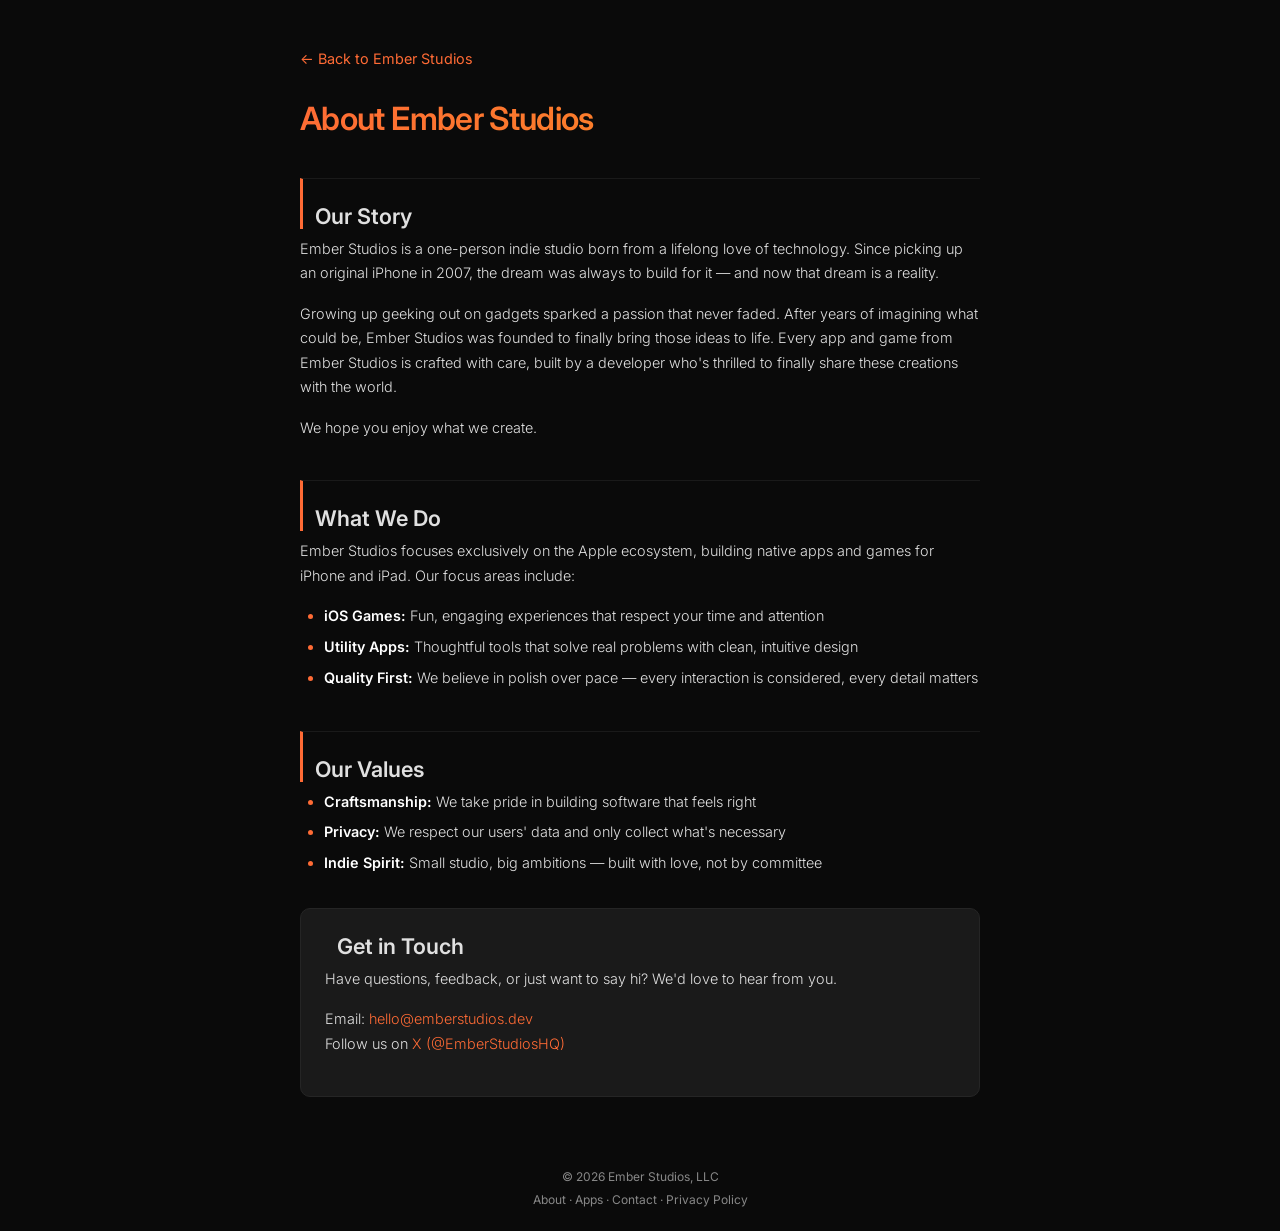
==== about.html @ b1b34778 "Expand site with About, Apps, and Contact pages Add substantive content across multiple pages to est" ====
<!DOCTYPE html>
<html lang="en">
<head>
  <meta charset="UTF-8">
  <meta name="viewport" content="width=device-width, initial-scale=1.0">
  <title>About — Ember Studios</title>
  <meta name="description" content="Learn about Ember Studios, an indie studio building iOS games and apps.">
  <link rel="preconnect" href="https://fonts.googleapis.com">
  <link rel="preconnect" href="https://fonts.gstatic.com" crossorigin>
  <link href="https://fonts.googleapis.com/css2?family=Inter:wght@300;400;600&display=swap" rel="stylesheet">
  <link rel="apple-touch-icon" sizes="180x180" href="apple-touch-icon.png">
  <link rel="icon" type="image/png" sizes="32x32" href="favicon-32x32.png">
  <link rel="icon" type="image/png" sizes="16x16" href="favicon-16x16.png">
  <link rel="icon" href="favicon.ico">
  <link rel="stylesheet" href="style.css">
</head>
<body>
  <main>
    <div class="page">
      <a href="/" class="back-link">&larr; Back to Ember Studios</a>

      <h1>About Ember Studios</h1>

      <h2>Our Story</h2>
      <p>Ember Studios is a one-person indie studio born from a lifelong love of technology. Since picking up an original iPhone in 2007, the dream was always to build for it — and now that dream is a reality.</p>
      <p>Growing up geeking out on gadgets sparked a passion that never faded. After years of imagining what could be, Ember Studios was founded to finally bring those ideas to life. Every app and game from Ember Studios is crafted with care, built by a developer who's thrilled to finally share these creations with the world.</p>
      <p>We hope you enjoy what we create.</p>

      <h2>What We Do</h2>
      <p>Ember Studios focuses exclusively on the Apple ecosystem, building native apps and games for iPhone and iPad. Our focus areas include:</p>
      <ul>
        <li><strong>iOS Games:</strong> Fun, engaging experiences that respect your time and attention</li>
        <li><strong>Utility Apps:</strong> Thoughtful tools that solve real problems with clean, intuitive design</li>
        <li><strong>Quality First:</strong> We believe in polish over pace — every interaction is considered, every detail matters</li>
      </ul>

      <h2>Our Values</h2>
      <ul>
        <li><strong>Craftsmanship:</strong> We take pride in building software that feels right</li>
        <li><strong>Privacy:</strong> We respect our users' data and only collect what's necessary</li>
        <li><strong>Indie Spirit:</strong> Small studio, big ambitions — built with love, not by committee</li>
      </ul>

      <div class="contact">
        <h2>Get in Touch</h2>
        <p>Have questions, feedback, or just want to say hi? We'd love to hear from you.</p>
        <p>
          Email: <a href="mailto:hello@emberstudios.dev">hello@emberstudios.dev</a><br>
          Follow us on <a href="https://x.com/EmberStudiosHQ" target="_blank" rel="noopener noreferrer">X (@EmberStudiosHQ)</a>
        </p>
      </div>
    </div>
  </main>
  <footer>
    <p>&copy; 2026 Ember Studios, LLC</p>
    <p class="footer-nav">
      <a href="about.html">About</a> &middot;
      <a href="apps.html">Apps</a> &middot;
      <a href="contact.html">Contact</a> &middot;
      <a href="privacy.html">Privacy Policy</a>
    </p>
  </footer>
</body>
</html>
---- style.css ----
*,
*::before,
*::after {
  margin: 0;
  padding: 0;
  box-sizing: border-box;
}

:root {
  --bg: #0a0a0a;
  --text: #e0e0e0;
  --text-muted: #888;
  --ember-1: #ff6b35;
  --ember-2: #f7931e;
}

html {
  font-family: 'Inter', system-ui, -apple-system, sans-serif;
  color: var(--text);
  background: var(--bg);
  -webkit-font-smoothing: antialiased;
}

body {
  min-height: 100dvh;
  display: flex;
  flex-direction: column;
  align-items: center;
  justify-content: center;
}

main {
  flex: 1;
  display: flex;
  align-items: center;
  justify-content: center;
  width: 100%;
  padding: 2rem 1.5rem;
}

main:has(.page) {
  align-items: flex-start;
  padding: 3rem 1.5rem;
}

/* ember glow behind content */
.container {
  text-align: center;
  max-width: 520px;
  position: relative;
  animation: fadeIn 0.8s ease-out;
}

.container::before {
  content: '';
  position: absolute;
  top: -60px;
  left: 50%;
  transform: translateX(-50%);
  width: 360px;
  height: 360px;
  background: radial-gradient(circle, rgba(255, 107, 53, 0.12) 0%, rgba(247, 147, 30, 0.04) 40%, transparent 70%);
  pointer-events: none;
  z-index: -1;
}

/* logo */
.logo-wrap {
  margin-bottom: 1.5rem;
}

.logo {
  width: 96px;
  height: 96px;
  object-fit: contain;
  border-radius: 20px;
}

/* typography */
h1 {
  font-size: 1.75rem;
  font-weight: 600;
  letter-spacing: -0.02em;
  margin-bottom: 0.4rem;
  background: linear-gradient(135deg, var(--ember-1), var(--ember-2));
  -webkit-background-clip: text;
  background-clip: text;
  -webkit-text-fill-color: transparent;
}

.tagline {
  font-size: 1rem;
  font-weight: 300;
  color: var(--text-muted);
  margin-bottom: 1.75rem;
}

.about {
  font-size: 0.95rem;
  font-weight: 300;
  line-height: 1.7;
  color: var(--text);
  margin-bottom: 2rem;
}

/* social links */
.links {
  display: flex;
  gap: 1.25rem;
  justify-content: center;
  margin-bottom: 2.5rem;
}

.links a {
  color: var(--text-muted);
  text-decoration: none;
  padding: 0.5rem;
  border-radius: 8px;
  transition: color 0.25s, box-shadow 0.25s;
}

.links a:hover {
  color: var(--ember-1);
  box-shadow: 0 0 16px rgba(255, 107, 53, 0.25);
}

/* feature cards */
.cards {
  display: grid;
  grid-template-columns: repeat(3, 1fr);
  gap: 1rem;
  margin-bottom: 2.5rem;
  text-align: left;
}

.card {
  background: #1a1a1a;
  border: 1px solid #252525;
  border-radius: 10px;
  padding: 1.25rem;
}

.card h3 {
  font-size: 0.9rem;
  font-weight: 600;
  color: var(--ember-1);
  margin-bottom: 0.5rem;
}

.card p {
  font-size: 0.8rem;
  font-weight: 300;
  line-height: 1.6;
  color: var(--text-muted);
}

@media (max-width: 600px) {
  .cards {
    grid-template-columns: 1fr;
  }
}

/* site nav */
.site-nav {
  display: flex;
  gap: 1.5rem;
  justify-content: center;
  margin-bottom: 1rem;
}

.site-nav a,
.site-nav a:visited {
  color: var(--text-muted);
  text-decoration: none;
  font-size: 0.85rem;
  font-weight: 400;
  transition: color 0.2s;
}

.site-nav a:hover {
  color: var(--ember-1);
}

/* footer */
footer {
  padding: 1.5rem;
  text-align: center;
  font-size: 0.75rem;
  color: var(--text-muted);
}

footer a,
footer a:visited {
  color: var(--text-muted);
  text-decoration: none;
  transition: color 0.2s;
}

footer a:hover {
  color: var(--ember-1);
}

.footer-nav {
  margin-top: 0.5rem;
}

/* ---- page layout (privacy, etc.) ---- */
.page {
  max-width: 680px;
  width: 100%;
  text-align: left;
  animation: fadeIn 0.8s ease-out;
}

.page h1 {
  font-size: 2rem;
  font-weight: 600;
  margin-bottom: 0.5rem;
  background: linear-gradient(135deg, var(--ember-1), var(--ember-2));
  -webkit-background-clip: text;
  background-clip: text;
  -webkit-text-fill-color: transparent;
}

.page h2 {
  font-size: 1.35rem;
  font-weight: 600;
  color: var(--text);
  margin-top: 2.5rem;
  margin-bottom: 0.5rem;
  padding-top: 1.5rem;
  border-top: 1px solid #1a1a1a;
  border-left: 3px solid var(--ember-1);
  padding-left: 0.75rem;
}

.page h3 {
  font-size: 1.05rem;
  font-weight: 600;
  color: var(--text);
  margin-top: 1.25rem;
  margin-bottom: 0.5rem;
}

.page p {
  font-size: 0.9rem;
  font-weight: 300;
  line-height: 1.7;
  color: var(--text);
  margin-bottom: 1rem;
}

.page ul {
  margin-bottom: 1rem;
  padding-left: 1.5rem;
}

.page li {
  font-size: 0.9rem;
  font-weight: 300;
  line-height: 1.7;
  color: var(--text);
  margin-bottom: 0.4rem;
}

.page a,
.page a:visited {
  color: var(--ember-1);
  text-decoration: none;
  transition: color 0.2s;
}

.page a:hover {
  color: var(--ember-2);
  text-decoration: underline;
}

.page strong {
  color: #fff;
  font-weight: 600;
}

.page li::marker {
  color: var(--ember-1);
}

.back-link {
  display: inline-block;
  margin-bottom: 2rem;
  font-size: 0.9rem;
}

.last-updated {
  color: var(--text-muted);
  font-size: 0.85rem;
  margin-bottom: 2rem;
}

.coming-soon {
  background: #1a1a1a;
  border: 1px solid #252525;
  border-radius: 10px;
  padding: 2rem;
  text-align: center;
  margin-top: 1rem;
  margin-bottom: 1rem;
}

.coming-soon h2 {
  border: none;
  padding-top: 0;
  margin-top: 0;
  color: var(--ember-1);
  font-size: 1.5rem;
}

.contact {
  background: #1a1a1a;
  border: 1px solid #252525;
  padding: 1.5rem;
  border-radius: 10px;
  margin-top: 2rem;
}

.contact h2 {
  border: none;
  padding-top: 0;
  margin-top: 0;
}

.page-footer {
  text-align: center;
  margin-top: 3rem;
  color: var(--text-muted);
  font-size: 0.75rem;
}

/* fade in */
@keyframes fadeIn {
  from {
    opacity: 0;
    transform: translateY(12px);
  }
  to {
    opacity: 1;
    transform: translateY(0);
  }
}
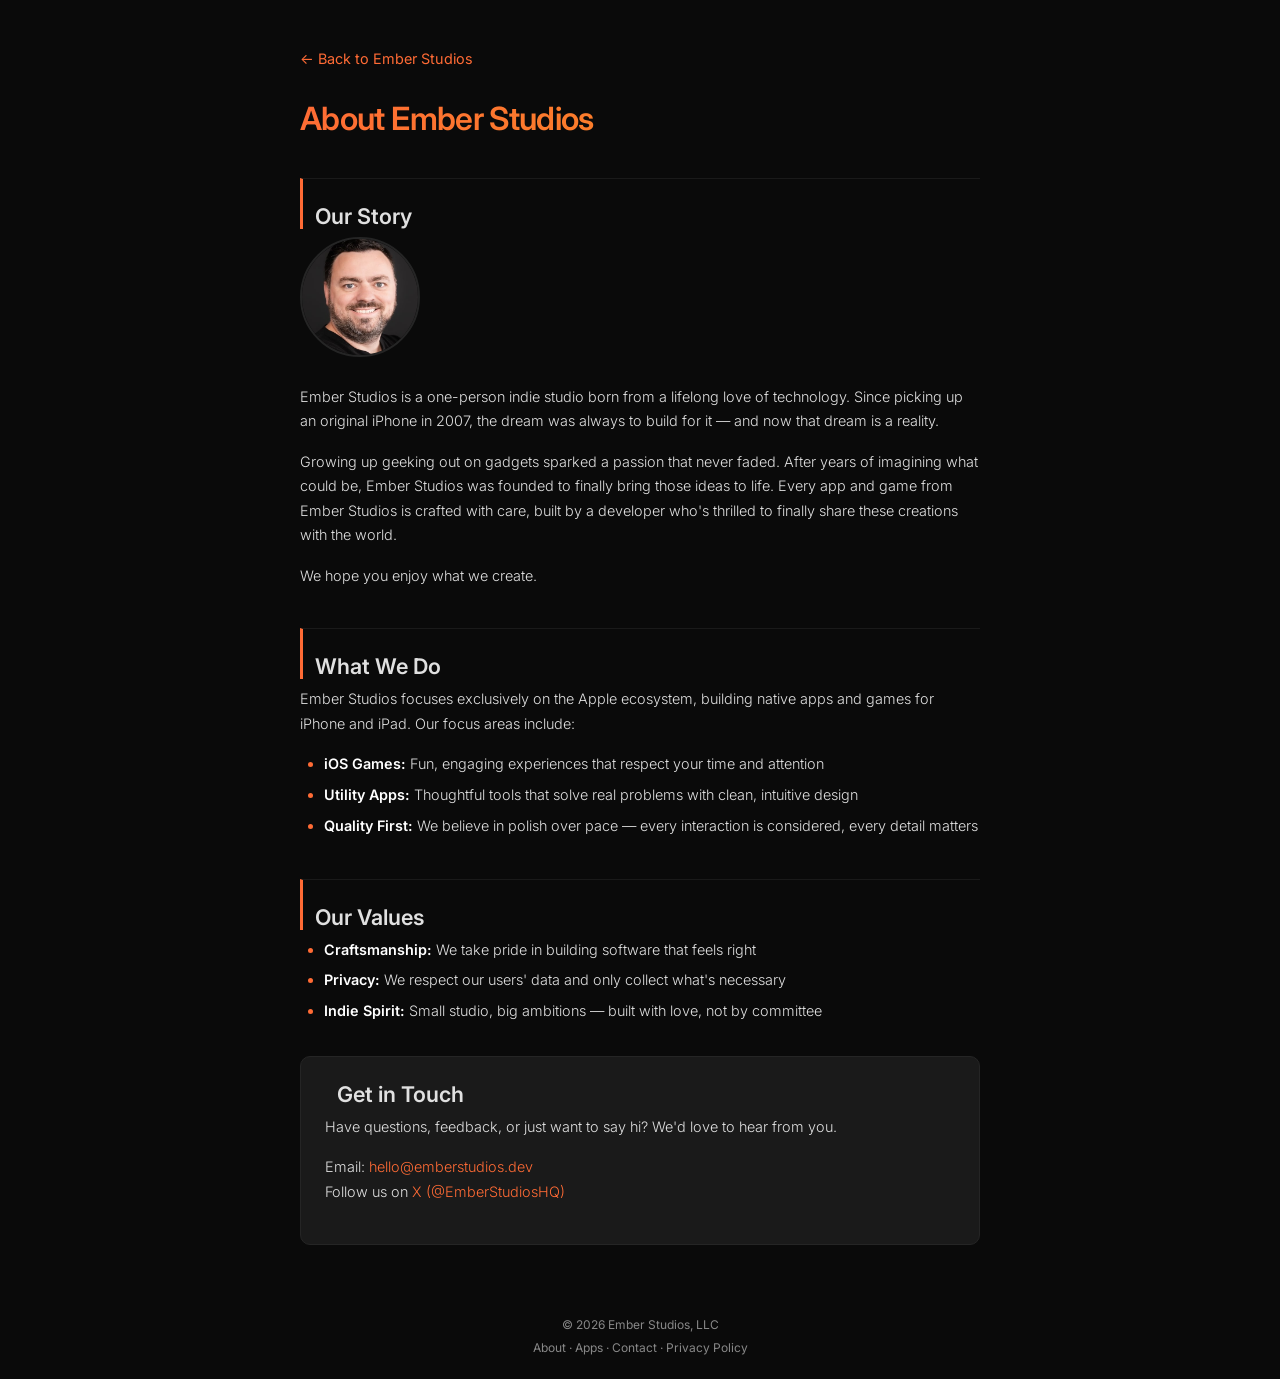
==== commit 7b33ce65: "Add founder headshot to About page Co-Authored-By: Claude Opus 4.6 <noreply@anthropic.com>" ====
--- a/about.html
+++ b/about.html
@@ -22,6 +22,7 @@
       <h1>About Ember Studios</h1>
 
       <h2>Our Story</h2>
+      <img src="headshot.jpg" alt="Founder of Ember Studios" class="headshot" width="120" height="120">
       <p>Ember Studios is a one-person indie studio born from a lifelong love of technology. Since picking up an original iPhone in 2007, the dream was always to build for it — and now that dream is a reality.</p>
       <p>Growing up geeking out on gadgets sparked a passion that never faded. After years of imagining what could be, Ember Studios was founded to finally bring those ideas to life. Every app and game from Ember Studios is crafted with care, built by a developer who's thrilled to finally share these creations with the world.</p>
       <p>We hope you enjoy what we create.</p>
--- a/style.css
+++ b/style.css
@@ -290,6 +290,15 @@
   font-size: 0.9rem;
 }
 
+.headshot {
+  width: 120px;
+  height: 120px;
+  border-radius: 50%;
+  object-fit: cover;
+  border: 2px solid #252525;
+  margin-bottom: 1.5rem;
+}
+
 .last-updated {
   color: var(--text-muted);
   font-size: 0.85rem;
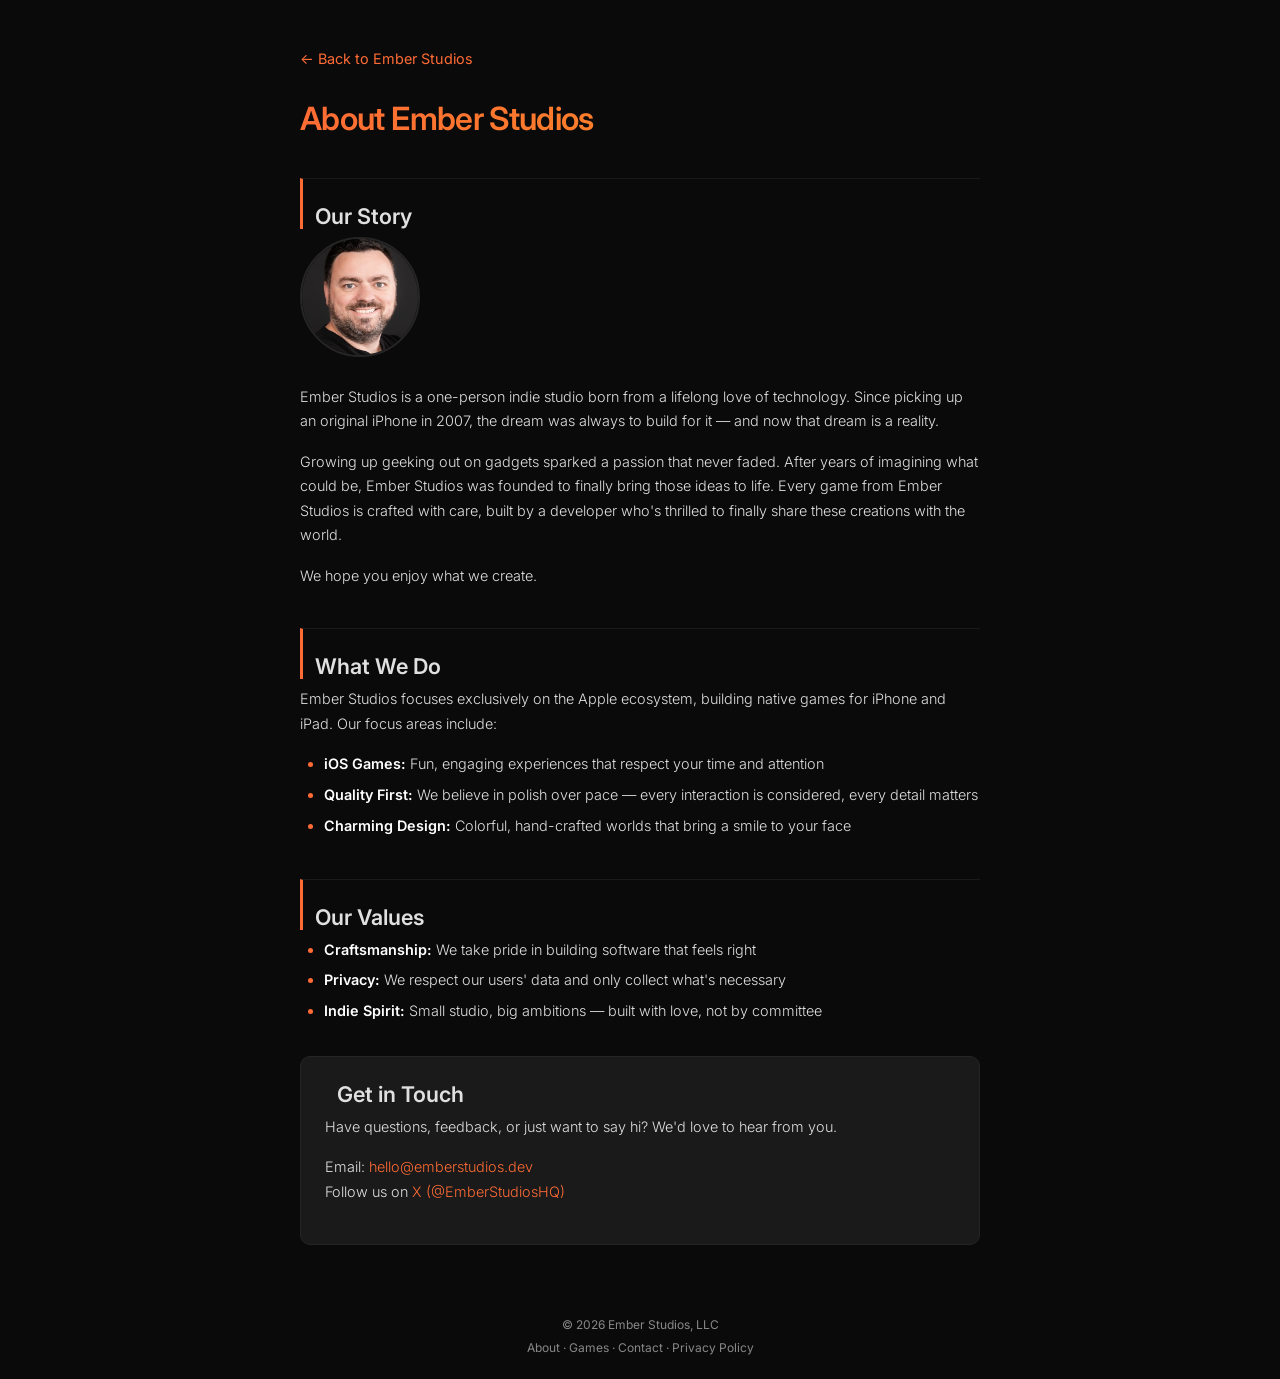
==== commit ba2e0a10: "Rebrand site from games & apps to games only, feature Meowers on homepage Remove all mentions of "ap" ====
--- a/about.html
+++ b/about.html
@@ -4,7 +4,7 @@
   <meta charset="UTF-8">
   <meta name="viewport" content="width=device-width, initial-scale=1.0">
   <title>About — Ember Studios</title>
-  <meta name="description" content="Learn about Ember Studios, an indie studio building iOS games and apps.">
+  <meta name="description" content="Learn about Ember Studios, an indie studio building iOS games.">
   <link rel="preconnect" href="https://fonts.googleapis.com">
   <link rel="preconnect" href="https://fonts.gstatic.com" crossorigin>
   <link href="https://fonts.googleapis.com/css2?family=Inter:wght@300;400;600&display=swap" rel="stylesheet">
@@ -24,15 +24,15 @@
       <h2>Our Story</h2>
       <img src="headshot.jpg" alt="Founder of Ember Studios" class="headshot" width="120" height="120">
       <p>Ember Studios is a one-person indie studio born from a lifelong love of technology. Since picking up an original iPhone in 2007, the dream was always to build for it — and now that dream is a reality.</p>
-      <p>Growing up geeking out on gadgets sparked a passion that never faded. After years of imagining what could be, Ember Studios was founded to finally bring those ideas to life. Every app and game from Ember Studios is crafted with care, built by a developer who's thrilled to finally share these creations with the world.</p>
+      <p>Growing up geeking out on gadgets sparked a passion that never faded. After years of imagining what could be, Ember Studios was founded to finally bring those ideas to life. Every game from Ember Studios is crafted with care, built by a developer who's thrilled to finally share these creations with the world.</p>
       <p>We hope you enjoy what we create.</p>
 
       <h2>What We Do</h2>
-      <p>Ember Studios focuses exclusively on the Apple ecosystem, building native apps and games for iPhone and iPad. Our focus areas include:</p>
+      <p>Ember Studios focuses exclusively on the Apple ecosystem, building native games for iPhone and iPad. Our focus areas include:</p>
       <ul>
         <li><strong>iOS Games:</strong> Fun, engaging experiences that respect your time and attention</li>
-        <li><strong>Utility Apps:</strong> Thoughtful tools that solve real problems with clean, intuitive design</li>
         <li><strong>Quality First:</strong> We believe in polish over pace — every interaction is considered, every detail matters</li>
+        <li><strong>Charming Design:</strong> Colorful, hand-crafted worlds that bring a smile to your face</li>
       </ul>
 
       <h2>Our Values</h2>
@@ -56,7 +56,7 @@
     <p>&copy; 2026 Ember Studios, LLC</p>
     <p class="footer-nav">
       <a href="about.html">About</a> &middot;
-      <a href="apps.html">Apps</a> &middot;
+      <a href="games.html">Games</a> &middot;
       <a href="contact.html">Contact</a> &middot;
       <a href="privacy.html">Privacy Policy</a>
     </p>
--- a/style.css
+++ b/style.css
@@ -124,6 +124,71 @@
   box-shadow: 0 0 16px rgba(255, 107, 53, 0.25);
 }
 
+/* featured game */
+.featured-game {
+  margin-bottom: 2rem;
+  text-align: left;
+}
+
+.game-feature {
+  display: flex;
+  gap: 1.5rem;
+  align-items: center;
+  background: #1a1a1a;
+  border: 1px solid #252525;
+  border-radius: 10px;
+  padding: 1.5rem;
+  text-decoration: none;
+  color: inherit;
+  transition: border-color 0.2s;
+}
+
+.game-feature:hover {
+  border-color: var(--ember-1);
+}
+
+.game-feature-info {
+  flex: 1;
+}
+
+.game-feature-info h3 {
+  font-size: 1.2rem;
+  font-weight: 600;
+  color: var(--ember-1);
+  margin-bottom: 0.25rem;
+}
+
+.game-feature-subtitle {
+  font-size: 0.85rem;
+  color: var(--text-muted);
+  margin-bottom: 0.75rem;
+}
+
+.game-feature-info p:last-child {
+  font-size: 0.85rem;
+  font-weight: 300;
+  line-height: 1.6;
+  color: var(--text);
+}
+
+.game-feature-img {
+  width: 120px;
+  flex-shrink: 0;
+  border-radius: 10px;
+  border: 2px solid #252525;
+}
+
+@media (max-width: 600px) {
+  .game-feature {
+    flex-direction: column;
+  }
+
+  .game-feature-img {
+    width: 100%;
+    max-width: 200px;
+  }
+}
+
 /* feature cards */
 .cards {
   display: grid;
@@ -138,6 +203,13 @@
   border: 1px solid #252525;
   border-radius: 10px;
   padding: 1.25rem;
+  text-decoration: none;
+  color: inherit;
+  transition: border-color 0.2s;
+}
+
+.card:hover {
+  border-color: var(--ember-1);
 }
 
 .card h3 {
@@ -305,22 +377,44 @@
   margin-bottom: 2rem;
 }
 
-.coming-soon {
+.game-showcase {
   background: #1a1a1a;
   border: 1px solid #252525;
   border-radius: 10px;
   padding: 2rem;
-  text-align: center;
   margin-top: 1rem;
   margin-bottom: 1rem;
 }
 
-.coming-soon h2 {
+.game-showcase h2 {
   border: none;
   padding-top: 0;
   margin-top: 0;
   color: var(--ember-1);
   font-size: 1.5rem;
+  text-align: center;
+}
+
+.game-subtitle {
+  text-align: center;
+  color: var(--text-muted) !important;
+  font-size: 0.95rem !important;
+  margin-bottom: 1.5rem !important;
+}
+
+.screenshot-gallery {
+  display: flex;
+  gap: 1rem;
+  overflow-x: auto;
+  padding: 1.5rem 0;
+  -webkit-overflow-scrolling: touch;
+}
+
+.screenshot-gallery img {
+  width: 200px;
+  flex-shrink: 0;
+  border-radius: 12px;
+  border: 2px solid #252525;
 }
 
 .contact {
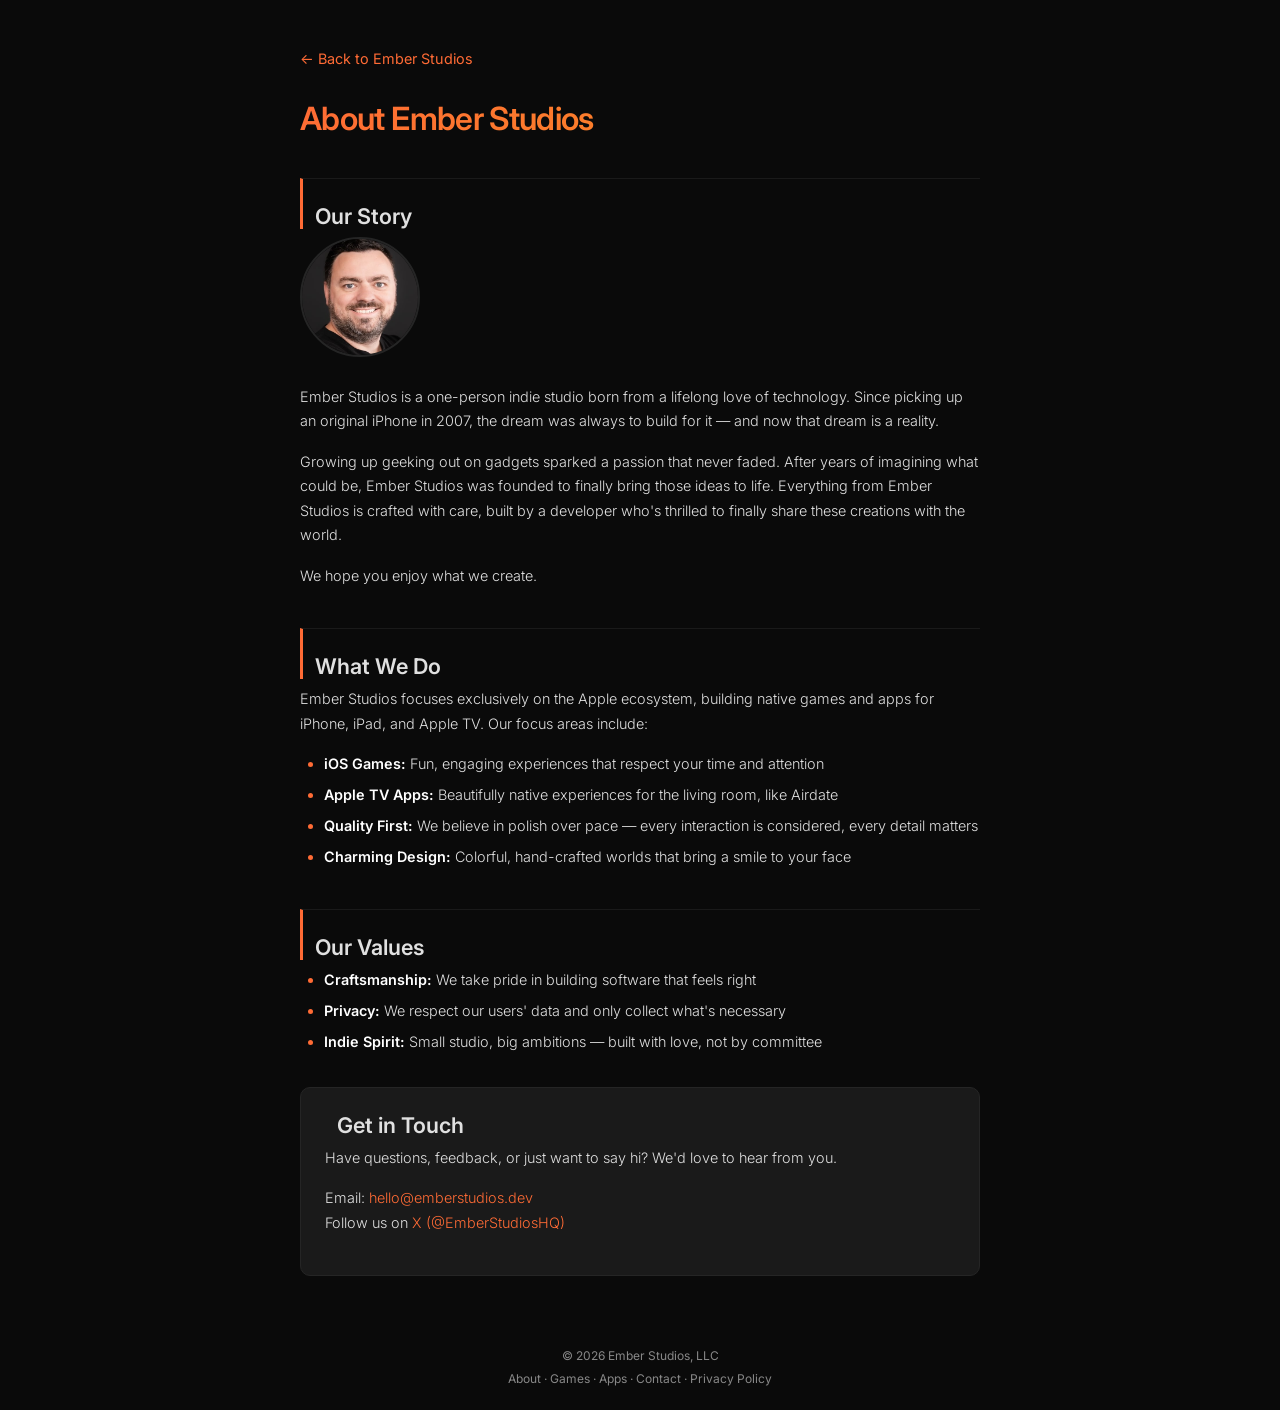
==== commit a941dd56: "Add Airdate app showcase and restore games & apps branding Add apps.html featuring Airdate, a native" ====
--- a/about.html
+++ b/about.html
@@ -4,7 +4,7 @@
   <meta charset="UTF-8">
   <meta name="viewport" content="width=device-width, initial-scale=1.0">
   <title>About — Ember Studios</title>
-  <meta name="description" content="Learn about Ember Studios, an indie studio building iOS games.">
+  <meta name="description" content="Learn about Ember Studios, an indie studio building games and apps for Apple platforms.">
   <link rel="preconnect" href="https://fonts.googleapis.com">
   <link rel="preconnect" href="https://fonts.gstatic.com" crossorigin>
   <link href="https://fonts.googleapis.com/css2?family=Inter:wght@300;400;600&display=swap" rel="stylesheet">
@@ -24,13 +24,14 @@
       <h2>Our Story</h2>
       <img src="headshot.jpg" alt="Founder of Ember Studios" class="headshot" width="120" height="120">
       <p>Ember Studios is a one-person indie studio born from a lifelong love of technology. Since picking up an original iPhone in 2007, the dream was always to build for it — and now that dream is a reality.</p>
-      <p>Growing up geeking out on gadgets sparked a passion that never faded. After years of imagining what could be, Ember Studios was founded to finally bring those ideas to life. Every game from Ember Studios is crafted with care, built by a developer who's thrilled to finally share these creations with the world.</p>
+      <p>Growing up geeking out on gadgets sparked a passion that never faded. After years of imagining what could be, Ember Studios was founded to finally bring those ideas to life. Everything from Ember Studios is crafted with care, built by a developer who's thrilled to finally share these creations with the world.</p>
       <p>We hope you enjoy what we create.</p>
 
       <h2>What We Do</h2>
-      <p>Ember Studios focuses exclusively on the Apple ecosystem, building native games for iPhone and iPad. Our focus areas include:</p>
+      <p>Ember Studios focuses exclusively on the Apple ecosystem, building native games and apps for iPhone, iPad, and Apple TV. Our focus areas include:</p>
       <ul>
         <li><strong>iOS Games:</strong> Fun, engaging experiences that respect your time and attention</li>
+        <li><strong>Apple TV Apps:</strong> Beautifully native experiences for the living room, like Airdate</li>
         <li><strong>Quality First:</strong> We believe in polish over pace — every interaction is considered, every detail matters</li>
         <li><strong>Charming Design:</strong> Colorful, hand-crafted worlds that bring a smile to your face</li>
       </ul>
@@ -57,6 +58,7 @@
     <p class="footer-nav">
       <a href="about.html">About</a> &middot;
       <a href="games.html">Games</a> &middot;
+      <a href="apps.html">Apps</a> &middot;
       <a href="contact.html">Contact</a> &middot;
       <a href="privacy.html">Privacy Policy</a>
     </p>
--- a/style.css
+++ b/style.css
@@ -178,6 +178,10 @@
   border: 2px solid #252525;
 }
 
+.game-feature-img--wide {
+  width: 180px;
+}
+
 @media (max-width: 600px) {
   .game-feature {
     flex-direction: column;
@@ -415,6 +419,18 @@
   flex-shrink: 0;
   border-radius: 12px;
   border: 2px solid #252525;
+}
+
+/* landscape (TV) screenshots */
+.screenshot-gallery--wide img {
+  width: 380px;
+  max-width: 100%;
+}
+
+.fine-print {
+  color: var(--text-muted) !important;
+  font-size: 0.8rem !important;
+  margin-top: 1rem;
 }
 
 .contact {
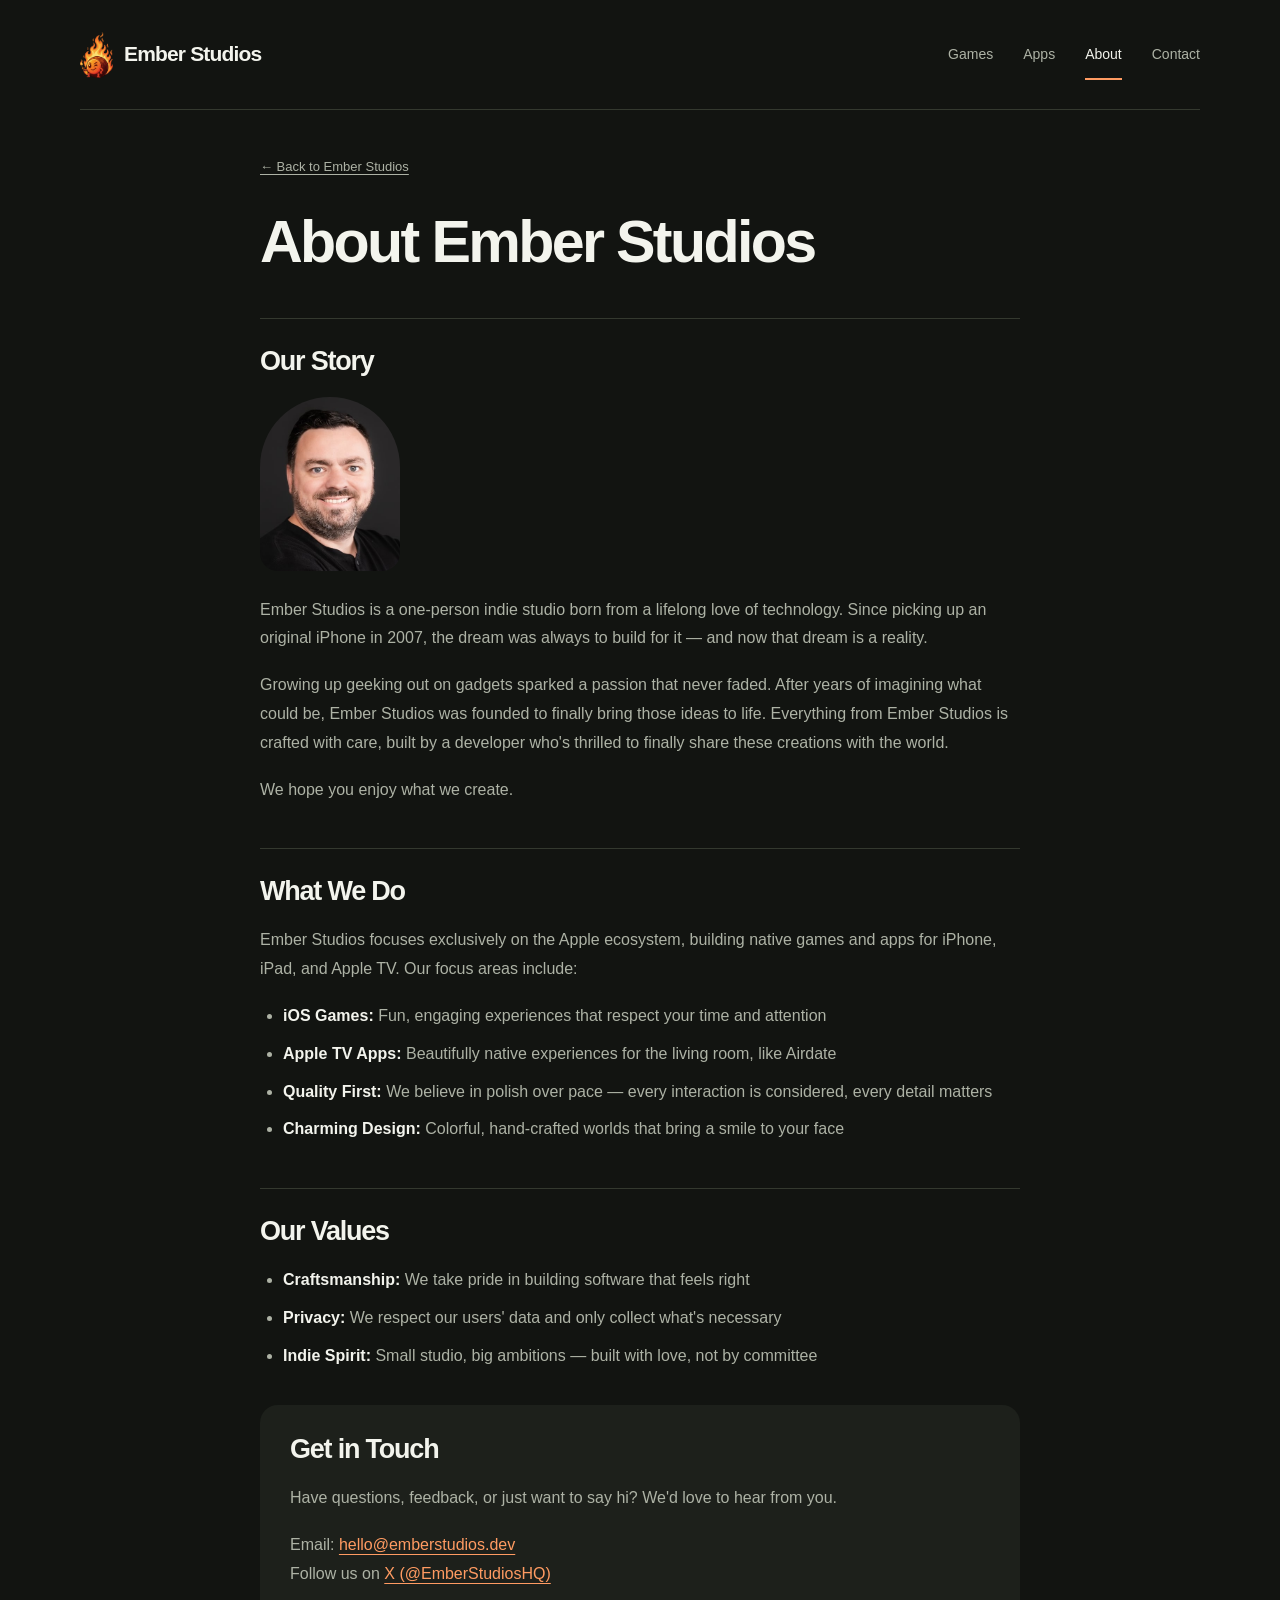
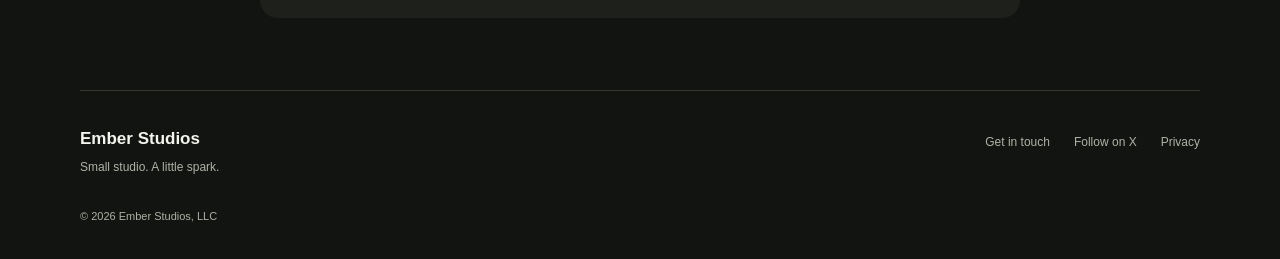
==== commit c9541a99: "Redesign Ember Studios with larger product showcases" ====
--- a/about.html
+++ b/about.html
@@ -5,17 +5,27 @@
   <meta name="viewport" content="width=device-width, initial-scale=1.0">
   <title>About — Ember Studios</title>
   <meta name="description" content="Learn about Ember Studios, an indie studio building games and apps for Apple platforms.">
-  <link rel="preconnect" href="https://fonts.googleapis.com">
-  <link rel="preconnect" href="https://fonts.gstatic.com" crossorigin>
-  <link href="https://fonts.googleapis.com/css2?family=Inter:wght@300;400;600&display=swap" rel="stylesheet">
   <link rel="apple-touch-icon" sizes="180x180" href="apple-touch-icon.png">
   <link rel="icon" type="image/png" sizes="32x32" href="favicon-32x32.png">
   <link rel="icon" type="image/png" sizes="16x16" href="favicon-16x16.png">
   <link rel="icon" href="favicon.ico">
-  <link rel="stylesheet" href="style.css">
+  <link rel="stylesheet" href="style.css?v=20260906">
 </head>
 <body>
-  <main>
+  <a class="skip-link" href="#main">Skip to content</a>
+  <header class="site-header">
+    <a class="brand" href="index.html" aria-label="Ember Studios home">
+      <img src="logo.png" alt="" width="36" height="50">
+      <span>Ember Studios</span>
+    </a>
+    <nav aria-label="Main navigation">
+      <a href="games.html">Games</a>
+      <a href="apps.html">Apps</a>
+      <a href="about.html" aria-current="page">About</a>
+      <a href="contact.html">Contact</a>
+    </nav>
+  </header>
+  <main id="main" tabindex="-1">
     <div class="page">
       <a href="/" class="back-link">&larr; Back to Ember Studios</a>
 
@@ -53,15 +63,14 @@
       </div>
     </div>
   </main>
-  <footer>
-    <p>&copy; 2026 Ember Studios, LLC</p>
-    <p class="footer-nav">
-      <a href="about.html">About</a> &middot;
-      <a href="games.html">Games</a> &middot;
-      <a href="apps.html">Apps</a> &middot;
-      <a href="contact.html">Contact</a> &middot;
-      <a href="privacy.html">Privacy Policy</a>
-    </p>
+  <footer class="site-footer">
+    <div><a class="footer-brand" href="index.html">Ember Studios</a><p>Small studio. A little spark.</p></div>
+    <nav aria-label="Footer navigation">
+      <a href="contact.html">Get in touch</a>
+      <a href="https://x.com/EmberStudiosHQ" target="_blank" rel="noopener noreferrer">Follow on X</a>
+      <a href="privacy.html">Privacy</a>
+    </nav>
+    <p class="copyright">&copy; 2026 Ember Studios, LLC</p>
   </footer>
 </body>
 </html>
--- a/style.css
+++ b/style.css
@@ -1,467 +1,200 @@
-*,
-*::before,
-*::after {
-  margin: 0;
-  padding: 0;
-  box-sizing: border-box;
-}
-
+*, *::before, *::after { box-sizing: border-box; }
 :root {
-  --bg: #0a0a0a;
-  --text: #e0e0e0;
-  --text-muted: #888;
-  --ember-1: #ff6b35;
-  --ember-2: #f7931e;
-}
-
-html {
-  font-family: 'Inter', system-ui, -apple-system, sans-serif;
-  color: var(--text);
-  background: var(--bg);
-  -webkit-font-smoothing: antialiased;
-}
-
-body {
-  min-height: 100dvh;
-  display: flex;
-  flex-direction: column;
-  align-items: center;
-  justify-content: center;
-}
-
-main {
-  flex: 1;
-  display: flex;
-  align-items: center;
-  justify-content: center;
-  width: 100%;
-  padding: 2rem 1.5rem;
-}
-
-main:has(.page) {
-  align-items: flex-start;
-  padding: 3rem 1.5rem;
-}
-
-/* ember glow behind content */
-.container {
-  text-align: center;
-  max-width: 520px;
-  position: relative;
-  animation: fadeIn 0.8s ease-out;
-}
-
-.container::before {
-  content: '';
-  position: absolute;
-  top: -60px;
-  left: 50%;
-  transform: translateX(-50%);
-  width: 360px;
-  height: 360px;
-  background: radial-gradient(circle, rgba(255, 107, 53, 0.12) 0%, rgba(247, 147, 30, 0.04) 40%, transparent 70%);
-  pointer-events: none;
-  z-index: -1;
-}
-
-/* logo */
-.logo-wrap {
-  margin-bottom: 1.5rem;
-}
-
-.logo {
-  width: 96px;
-  height: 96px;
-  object-fit: contain;
-  border-radius: 20px;
-}
-
-/* typography */
-h1 {
-  font-size: 1.75rem;
-  font-weight: 600;
-  letter-spacing: -0.02em;
-  margin-bottom: 0.4rem;
-  background: linear-gradient(135deg, var(--ember-1), var(--ember-2));
-  -webkit-background-clip: text;
-  background-clip: text;
-  -webkit-text-fill-color: transparent;
-}
-
-.tagline {
-  font-size: 1rem;
-  font-weight: 300;
-  color: var(--text-muted);
-  margin-bottom: 1.75rem;
-}
-
-.about {
-  font-size: 0.95rem;
-  font-weight: 300;
-  line-height: 1.7;
-  color: var(--text);
-  margin-bottom: 2rem;
-}
-
-/* social links */
-.links {
-  display: flex;
-  gap: 1.25rem;
-  justify-content: center;
-  margin-bottom: 2.5rem;
-}
-
-.links a {
-  color: var(--text-muted);
-  text-decoration: none;
-  padding: 0.5rem;
-  border-radius: 8px;
-  transition: color 0.25s, box-shadow 0.25s;
-}
-
-.links a:hover {
-  color: var(--ember-1);
-  box-shadow: 0 0 16px rgba(255, 107, 53, 0.25);
-}
-
-/* featured game */
-.featured-game {
-  margin-bottom: 2rem;
-  text-align: left;
-}
-
-.game-feature {
-  display: flex;
-  gap: 1.5rem;
-  align-items: center;
-  background: #1a1a1a;
-  border: 1px solid #252525;
-  border-radius: 10px;
-  padding: 1.5rem;
-  text-decoration: none;
-  color: inherit;
-  transition: border-color 0.2s;
-}
-
-.game-feature:hover {
-  border-color: var(--ember-1);
-}
-
-.game-feature-info {
-  flex: 1;
-}
-
-.game-feature-info h3 {
-  font-size: 1.2rem;
-  font-weight: 600;
-  color: var(--ember-1);
-  margin-bottom: 0.25rem;
-}
-
-.game-feature-subtitle {
-  font-size: 0.85rem;
-  color: var(--text-muted);
-  margin-bottom: 0.75rem;
-}
-
-.game-feature-info p:last-child {
-  font-size: 0.85rem;
-  font-weight: 300;
-  line-height: 1.6;
-  color: var(--text);
-}
-
-.game-feature-img {
-  width: 120px;
-  flex-shrink: 0;
-  border-radius: 10px;
-  border: 2px solid #252525;
-}
-
-.game-feature-img--wide {
-  width: 180px;
-}
-
-@media (max-width: 600px) {
-  .game-feature {
-    flex-direction: column;
-  }
-
-  .game-feature-img {
-    width: 100%;
-    max-width: 200px;
-  }
-}
-
-/* feature cards */
-.cards {
-  display: grid;
-  grid-template-columns: repeat(3, 1fr);
-  gap: 1rem;
-  margin-bottom: 2.5rem;
-  text-align: left;
-}
-
-.card {
-  background: #1a1a1a;
-  border: 1px solid #252525;
-  border-radius: 10px;
-  padding: 1.25rem;
-  text-decoration: none;
-  color: inherit;
-  transition: border-color 0.2s;
-}
-
-.card:hover {
-  border-color: var(--ember-1);
-}
-
-.card h3 {
-  font-size: 0.9rem;
-  font-weight: 600;
-  color: var(--ember-1);
-  margin-bottom: 0.5rem;
-}
-
-.card p {
-  font-size: 0.8rem;
-  font-weight: 300;
-  line-height: 1.6;
-  color: var(--text-muted);
-}
-
-@media (max-width: 600px) {
-  .cards {
-    grid-template-columns: 1fr;
-  }
-}
-
-/* site nav */
-.site-nav {
-  display: flex;
-  gap: 1.5rem;
-  justify-content: center;
-  margin-bottom: 1rem;
-}
-
-.site-nav a,
-.site-nav a:visited {
-  color: var(--text-muted);
-  text-decoration: none;
-  font-size: 0.85rem;
-  font-weight: 400;
-  transition: color 0.2s;
-}
-
-.site-nav a:hover {
-  color: var(--ember-1);
-}
-
-/* footer */
-footer {
-  padding: 1.5rem;
-  text-align: center;
-  font-size: 0.75rem;
-  color: var(--text-muted);
-}
-
-footer a,
-footer a:visited {
-  color: var(--text-muted);
-  text-decoration: none;
-  transition: color 0.2s;
-}
-
-footer a:hover {
-  color: var(--ember-1);
-}
-
-.footer-nav {
-  margin-top: 0.5rem;
-}
-
-/* ---- page layout (privacy, etc.) ---- */
-.page {
-  max-width: 680px;
-  width: 100%;
-  text-align: left;
-  animation: fadeIn 0.8s ease-out;
-}
-
-.page h1 {
-  font-size: 2rem;
-  font-weight: 600;
-  margin-bottom: 0.5rem;
-  background: linear-gradient(135deg, var(--ember-1), var(--ember-2));
-  -webkit-background-clip: text;
-  background-clip: text;
-  -webkit-text-fill-color: transparent;
-}
-
-.page h2 {
-  font-size: 1.35rem;
-  font-weight: 600;
-  color: var(--text);
-  margin-top: 2.5rem;
-  margin-bottom: 0.5rem;
-  padding-top: 1.5rem;
-  border-top: 1px solid #1a1a1a;
-  border-left: 3px solid var(--ember-1);
-  padding-left: 0.75rem;
-}
-
-.page h3 {
-  font-size: 1.05rem;
-  font-weight: 600;
-  color: var(--text);
-  margin-top: 1.25rem;
-  margin-bottom: 0.5rem;
-}
-
-.page p {
-  font-size: 0.9rem;
-  font-weight: 300;
-  line-height: 1.7;
-  color: var(--text);
-  margin-bottom: 1rem;
-}
-
-.page ul {
-  margin-bottom: 1rem;
-  padding-left: 1.5rem;
-}
-
-.page li {
-  font-size: 0.9rem;
-  font-weight: 300;
-  line-height: 1.7;
-  color: var(--text);
-  margin-bottom: 0.4rem;
-}
-
-.page a,
-.page a:visited {
-  color: var(--ember-1);
-  text-decoration: none;
-  transition: color 0.2s;
-}
-
-.page a:hover {
-  color: var(--ember-2);
-  text-decoration: underline;
-}
-
-.page strong {
-  color: #fff;
-  font-weight: 600;
-}
-
-.page li::marker {
-  color: var(--ember-1);
-}
-
-.back-link {
-  display: inline-block;
-  margin-bottom: 2rem;
-  font-size: 0.9rem;
-}
-
-.headshot {
-  width: 120px;
-  height: 120px;
-  border-radius: 50%;
-  object-fit: cover;
-  border: 2px solid #252525;
-  margin-bottom: 1.5rem;
-}
-
-.last-updated {
-  color: var(--text-muted);
-  font-size: 0.85rem;
-  margin-bottom: 2rem;
-}
-
-.game-showcase {
-  background: #1a1a1a;
-  border: 1px solid #252525;
-  border-radius: 10px;
-  padding: 2rem;
-  margin-top: 1rem;
-  margin-bottom: 1rem;
-}
-
-.game-showcase h2 {
-  border: none;
-  padding-top: 0;
-  margin-top: 0;
-  color: var(--ember-1);
-  font-size: 1.5rem;
-  text-align: center;
-}
-
-.game-subtitle {
-  text-align: center;
-  color: var(--text-muted) !important;
-  font-size: 0.95rem !important;
-  margin-bottom: 1.5rem !important;
-}
-
-.screenshot-gallery {
-  display: flex;
-  gap: 1rem;
-  overflow-x: auto;
-  padding: 1.5rem 0;
-  -webkit-overflow-scrolling: touch;
-}
-
-.screenshot-gallery img {
-  width: 200px;
-  flex-shrink: 0;
-  border-radius: 12px;
-  border: 2px solid #252525;
-}
-
-/* landscape (TV) screenshots */
-.screenshot-gallery--wide img {
-  width: 380px;
-  max-width: 100%;
-}
-
-.fine-print {
-  color: var(--text-muted) !important;
-  font-size: 0.8rem !important;
-  margin-top: 1rem;
-}
-
-.contact {
-  background: #1a1a1a;
-  border: 1px solid #252525;
-  padding: 1.5rem;
-  border-radius: 10px;
-  margin-top: 2rem;
-}
-
-.contact h2 {
-  border: none;
-  padding-top: 0;
-  margin-top: 0;
-}
-
-.page-footer {
-  text-align: center;
-  margin-top: 3rem;
-  color: var(--text-muted);
-  font-size: 0.75rem;
-}
-
-/* fade in */
-@keyframes fadeIn {
-  from {
-    opacity: 0;
-    transform: translateY(12px);
-  }
-  to {
-    opacity: 1;
-    transform: translateY(0);
-  }
-}
+  color-scheme: dark;
+  --bg: #121411;
+  --surface: #1d201b;
+  --text: #f3f4ed;
+  --muted: #adb2a5;
+  --ember: #ff9b62;
+  --line: #34392f;
+  --meadow: #dce9bd;
+  --ink: #25331e;
+}
+html { scroll-behavior: smooth; scroll-padding-top: 2rem; }
+body { margin: 0; background: var(--bg); color: var(--text); font-family: -apple-system, BlinkMacSystemFont, "Segoe UI", sans-serif; font-size: 17px; line-height: 1.65; -webkit-font-smoothing: antialiased; }
+a { color: inherit; text-underline-offset: .25em; }
+a:hover { text-decoration-thickness: 2px; }
+a:focus-visible { outline: 3px solid var(--ember); outline-offset: 6px; border-radius: 3px; }
+img { display: block; max-width: 100%; height: auto; }
+h1, h2, h3, p { margin: 0; }
+h1, h2, h3 { font-family: ui-rounded, "SF Pro Rounded", -apple-system, BlinkMacSystemFont, "Segoe UI", sans-serif; line-height: 1.08; letter-spacing: -.045em; font-weight: 650; text-wrap: balance; }
+h2 { font-size: clamp(1.8rem, 3.2vw, 2.6rem); }
+p { text-wrap: pretty; }
+.site-header, .home-main, .product-page, .site-footer { width: min(1120px, calc(100% - 80px)); margin-inline: auto; }
+.site-header { min-height: 110px; display: flex; align-items: center; justify-content: space-between; gap: 30px; border-bottom: 1px solid var(--line); }
+.brand { display: inline-flex; align-items: center; gap: 11px; font-size: 21px; font-weight: 650; letter-spacing: -.04em; text-decoration: none; white-space: nowrap; }
+.brand img { width: 33px; height: 46px; object-fit: contain; }
+.site-header nav { display: flex; gap: 30px; }
+.site-header nav a { font-size: 14px; text-decoration: none; color: var(--muted); padding-block: 12px; }
+.site-header nav a:hover, .site-header nav a[aria-current] { color: var(--text); }
+.site-header nav a[aria-current] { box-shadow: 0 2px var(--ember); }
+.skip-link { position: fixed; z-index: 10; top: 12px; left: 12px; background: var(--text); color: var(--bg); padding: 10px 20px; transform: translateY(-160%); }
+.skip-link:focus { transform: translateY(0); }
+.hero { display: grid; grid-template-columns: 1fr 230px; gap: 48px; align-items: center; padding: 88px 0 90px; }
+.hero h1 { font-size: clamp(2.7rem, 4.9vw, 4.15rem); max-width: 820px; }
+.hero-copy > p { color: var(--muted); margin: 26px 0 30px; font-size: 18px; line-height: 1.65; }
+.hero-mascot { position: relative; padding: 12px 14px; }
+.hero-mascot::before { content: ""; position: absolute; inset: 15% -20%; background: radial-gradient(ellipse, #c47c3324, transparent 70%); z-index: -1; }
+.hero-mascot img { width: 195px; margin-inline: auto; transform: rotate(5deg); }
+.button { display: inline-flex; align-items: center; justify-content: center; min-height: 48px; padding: 12px 23px; border: 1px solid transparent; border-radius: 9px; font-size: 14px; line-height: 1.4; font-weight: 650; text-decoration: none; transition: background .18s, transform .18s; }
+.button:hover { transform: translateY(-2px); }
+.button-primary { background: var(--ember); color: #2f1c10; }
+.button-primary:hover { background: #ffae7f; }
+.button-dark { background: var(--ink); color: #fff; }
+.button-dark:hover { background: #374b2c; }
+.button-light { background: #f3f4ed; color: #20252e; }
+.button-light:hover { background: #dce3ef; }
+.button-outline { border-color: #656e59; color: var(--text); }
+.button-outline:hover { background: var(--surface); }
+.section-heading { display: flex; align-items: baseline; justify-content: space-between; gap: 24px; margin-bottom: 24px; }
+.section-heading h2 { font-size: 23px; letter-spacing: -.03em; }
+.section-heading p { font-size: 14px; color: var(--muted); }
+.product { display: grid; grid-template-columns: .85fr 1.15fr; align-items: center; gap: 30px; min-height: 500px; border-radius: 24px; padding: 52px; overflow: hidden; }
+.product + .product { margin-top: 24px; }
+.product-meowers { background: var(--meadow); color: var(--ink); }
+.product-meowers a:focus-visible { outline-color: var(--ink); }
+.product-airdate { background: #242c38; color: #f4f5f9; }
+.product-copy { position: relative; z-index: 1; }
+.platform { font-size: 13px; font-weight: 550; display: flex; gap: 12px; align-items: center; margin-bottom: 18px; }
+.product h3, .product h1 { font-size: 55px; margin-bottom: 17px; }
+.product-pitch { font-size: 26px; font-weight: 550; letter-spacing: -.035em; line-height: 1.2; margin-bottom: 18px; }
+.product-copy > p:not([class]) { font-size: 16px; line-height: 1.7; max-width: 365px; margin-bottom: 25px; }
+.product-airdate .product-copy > p:not([class]), .product-airdate .platform { color: #c0cbdd; }
+.status { display: inline-flex; align-items: center; gap: 6px; font-size: 11px; border: 1px solid #8494b0; padding: 2px 9px; border-radius: 20px; white-space: nowrap; color: #e3e9f3; }
+.status::before { content: ""; width: 5px; height: 5px; border-radius: 50%; background: #c6d7a0; }
+.product-copy .availability { font-size: 12px; margin: 13px 0 0; color: #c0cbdd; }
+.phone-stage { min-width: 0; display: flex; align-items: center; justify-content: center; gap: 20px; position: relative; padding: 20px 0; }
+.phone { flex: 0 1 180px; padding: 6px; border-radius: 26px; background: #20261c; border: 1px solid #59644c; box-shadow: 0 24px 35px -16px #34421b75; }
+.phone img { width: 100%; border-radius: 20px; }
+.phone-secondary { transform: rotate(-9deg) translateY(6px); }
+.phone-primary { transform: rotate(8deg) translateY(-3px); }
+.tv-stage { min-width: 0; padding-block: 30px 14px; perspective: 1000px; }
+.tv { padding: 7px; background: #11151b; border: 1px solid #546177; border-radius: 11px; box-shadow: 0 30px 55px -20px #0009; }
+.tv img { width: 100%; border-radius: 5px; }
+.tv-stand { width: 28%; height: 23px; margin: 0 auto; background: linear-gradient(90deg, #374354, #677387, #374354); clip-path: polygon(37% 0, 63% 0, 68% 75%, 100% 85%, 100% 100%, 0 100%, 0 85%, 32% 75%); }
+.founder { display: grid; grid-template-columns: 190px 1fr; align-items: center; gap: 65px; max-width: 840px; margin: 112px auto; }
+.founder-photo { padding: 8px; border: 1px solid #515a43; border-radius: 100px 100px 28px 28px; transform: rotate(-4deg); }
+.founder-photo img { border-radius: 100px 100px 22px 22px; width: 100%; aspect-ratio: 4/5; object-fit: cover; }
+.founder p { color: var(--muted); margin: 22px 0; font-size: 16px; }
+.text-link { color: var(--ember); font-size: 14px; font-weight: 550; }
+.hello { display: flex; align-items: center; justify-content: space-between; gap: 30px; border-top: 1px solid var(--line); padding: 44px 0 58px; }
+.hello h2 { font-size: 27px; }
+.hello p { color: var(--muted); font-size: 15px; margin-top: 10px; }
+.hello .button { flex-shrink: 0; }
+.site-footer { display: grid; grid-template-columns: 1fr auto; align-items: start; gap: 24px; padding: 34px 0; border-top: 1px solid var(--line); }
+.footer-brand { font-size: 17px; font-weight: 650; text-decoration: none; }
+.site-footer p { font-size: 12px; color: var(--muted); margin-top: 5px; }
+.site-footer nav { display: flex; gap: 24px; flex-wrap: wrap; }
+.site-footer nav a { font-size: 12px; color: var(--muted); text-decoration: none; padding-block: 8px; }
+.site-footer nav a:hover { color: var(--ember); }
+.site-footer .copyright { grid-column: 1 / -1; font-size: 11px; }
+/* Product details */
+.product-page { padding-top: 32px; }
+.back-link { display: inline-block; font-size: 13px; color: var(--muted); margin-bottom: 25px; }
+.product-detail { min-height: 490px; }
+.product-detail .product-copy .availability { margin: 0 0 22px; }
+.product-detail.product-meowers .availability { color: #475937; }
+.product-features { display: grid; grid-template-columns: .9fr 1.1fr; gap: 80px; margin: 90px 0; }
+.product-features > div p { color: var(--muted); margin-top: 20px; max-width: 350px; }
+.product-features ul { list-style: none; padding: 0; margin: 0; display: grid; gap: 24px; }
+.product-features li { color: var(--muted); font-size: 15px; line-height: 1.7; }
+.product-features strong { display: block; color: var(--text); font-size: 18px; margin-bottom: 5px; }
+.screenshots-section > p { color: var(--muted); margin-top: 15px; font-size: 14px; }
+.screenshots { display: grid; grid-template-columns: repeat(3, minmax(0, 1fr)); gap: 26px; margin: 30px 0 55px; }
+.screenshots figure { min-width: 0; margin: 0; }
+.screenshots a { display: block; border-radius: 14px; }
+.screenshots img { width: 100%; border-radius: 14px; border: 1px solid var(--line); }
+.screenshots-meowers { max-width: 780px; margin-inline: auto; gap: 40px; }
+.screenshots figcaption { font-size: 13px; color: var(--muted); margin-top: 13px; }
+.fine-print { max-width: 750px; color: var(--muted); font-size: 12px; margin-bottom: 45px; }
+/* Studio, contact, and legal pages */
+main:has(> .page) { width: min(760px, calc(100% - 80px)); margin-inline: auto; padding: 42px 0 72px; }
+.page h1 { font-size: clamp(2.5rem, 5vw, 3.7rem); margin: 8px 0 26px; }
+.page h2 { font-size: 27px; margin: 44px 0 20px; padding-top: 28px; border-top: 1px solid var(--line); }
+.page h3 { font-size: 19px; margin: 28px 0 13px; letter-spacing: -.02em; }
+.page p, .page li { color: var(--muted); font-size: 16px; line-height: 1.8; }
+.page p { margin-bottom: 18px; }
+.page li { margin-bottom: 9px; }
+.page ul { padding-left: 23px; }
+.page strong { color: var(--text); font-weight: 600; }
+.page a:not(.back-link) { color: var(--ember); overflow-wrap: anywhere; }
+.headshot { width: 140px; height: 174px; object-fit: cover; border-radius: 70px 70px 18px 18px; margin: 0 0 25px; }
+.contact { padding: 30px; background: var(--surface); border-radius: 18px; margin-top: 34px; }
+.contact h2 { border: 0; padding: 0; margin-top: 0; }
+.contact p:last-child { margin-bottom: 0; }
+.page .last-updated { font-size: 13px; }
+@media (min-width: 1450px) { .hero { padding-block: 100px; } }
+@media (max-width: 1000px) {
+  .hero { grid-template-columns: 1fr 170px; gap: 25px; }
+  .hero h1 { font-size: 48px; }
+  .product { padding: 35px; gap: 25px; min-height: 460px; }
+  .product h3, .product h1 { font-size: 44px; }
+  .phone-stage { gap: 12px; }
+  .phone { flex-basis: 155px; border-radius: 22px; }
+  .phone img { border-radius: 16px; }
+  .product-features { gap: 45px; }
+}
+@media (max-width: 760px) {
+  .site-header, .home-main, .product-page, .site-footer { width: calc(100% - 40px); }
+  .site-header { min-height: 95px; gap: 16px; }
+  .brand { font-size: 18px; gap: 7px; }
+  .site-header nav { gap: 16px; }
+  .site-header nav a { font-size: 12px; }
+  .hero { grid-template-columns: 1fr 110px; padding: 60px 0; gap: 16px; }
+  .hero h1 { font-size: clamp(32px, 5.4vw, 43px); }
+  .hero-copy > p { font-size: 16px; }
+  .hero-mascot { padding: 0; }
+  .desktop-break { display: none; }
+  .section-heading { display: block; }
+  .section-heading h2 { font-size: 22px; }
+  .section-heading p { margin-top: 8px; }
+  .product { grid-template-columns: 1fr; gap: 30px; padding: 36px; }
+  .product-copy > p:not([class]) { max-width: 480px; }
+  .product h3, .product h1 { font-size: 48px; }
+  .phone-stage { padding: 10px 15px 20px; gap: 25px; }
+  .phone { flex-basis: 170px; }
+  .tv-stage { padding-top: 0; }
+  .founder { gap: 35px; grid-template-columns: 145px 1fr; margin-block: 80px; }
+  .founder h2 { font-size: 30px; }
+  .product-features { grid-template-columns: 1fr; gap: 35px; margin-block: 60px; }
+  .product-features > div p { max-width: 100%; }
+  .screenshots { gap: 18px; }
+  .screenshots-airdate { grid-template-columns: 1fr; }
+  .screenshots-meowers { gap: 15px; }
+  .hello h2 { font-size: 24px; }
+  .site-footer { gap: 24px; }
+  .site-footer nav { gap: 15px; }
+  main:has(> .page) { width: calc(100% - 40px); }
+}
+@media (max-width: 480px) {
+  .site-header { flex-direction: column; justify-content: center; gap: 5px; padding: 17px 0 10px; }
+  .brand img { width: 25px; height: 35px; }
+  .site-header nav { justify-content: space-between; width: 100%; max-width: 300px; }
+  .site-header nav a { font-size: 13px; padding: 8px 6px; }
+  .hero { position: relative; display: block; padding: 42px 0 45px; }
+  .hero h1 { font-size: clamp(32px, 8.9vw, 42px); letter-spacing: -.045em; }
+  .hero-mascot { display: none; }
+  .hero-copy > p { margin-block: 21px 24px; }
+  .product { padding: 28px 24px; border-radius: 19px; gap: 30px; }
+  .product h3, .product h1 { font-size: 44px; }
+  .product-pitch { font-size: 25px; }
+  .product-copy > p:not([class]) { font-size: 15px; }
+  .phone-stage { gap: 13px; padding-inline: 3px; }
+  .phone { padding: 4px; border-radius: 20px; }
+  .phone img { border-radius: 15px; }
+  .founder { grid-template-columns: 1fr; gap: 30px; margin: 65px 4px; }
+  .founder-photo { width: 130px; }
+  .founder h2 { font-size: 31px; }
+  .hello { display: block; padding: 33px 0 40px; }
+  .hello .button { margin-top: 24px; }
+  .site-footer { grid-template-columns: 1fr; gap: 18px; }
+  .site-footer .copyright { margin-top: 0; }
+  .screenshots-meowers { grid-template-columns: 1fr; max-width: 260px; gap: 30px; }
+  .screenshots figcaption { text-align: center; }
+  .contact { padding: 24px; }
+}
+@media (prefers-reduced-motion: reduce) {
+  html { scroll-behavior: auto; }
+  *, *::before, *::after { transition: none !important; animation: none !important; }
+  .button:hover { transform: none; }
+}
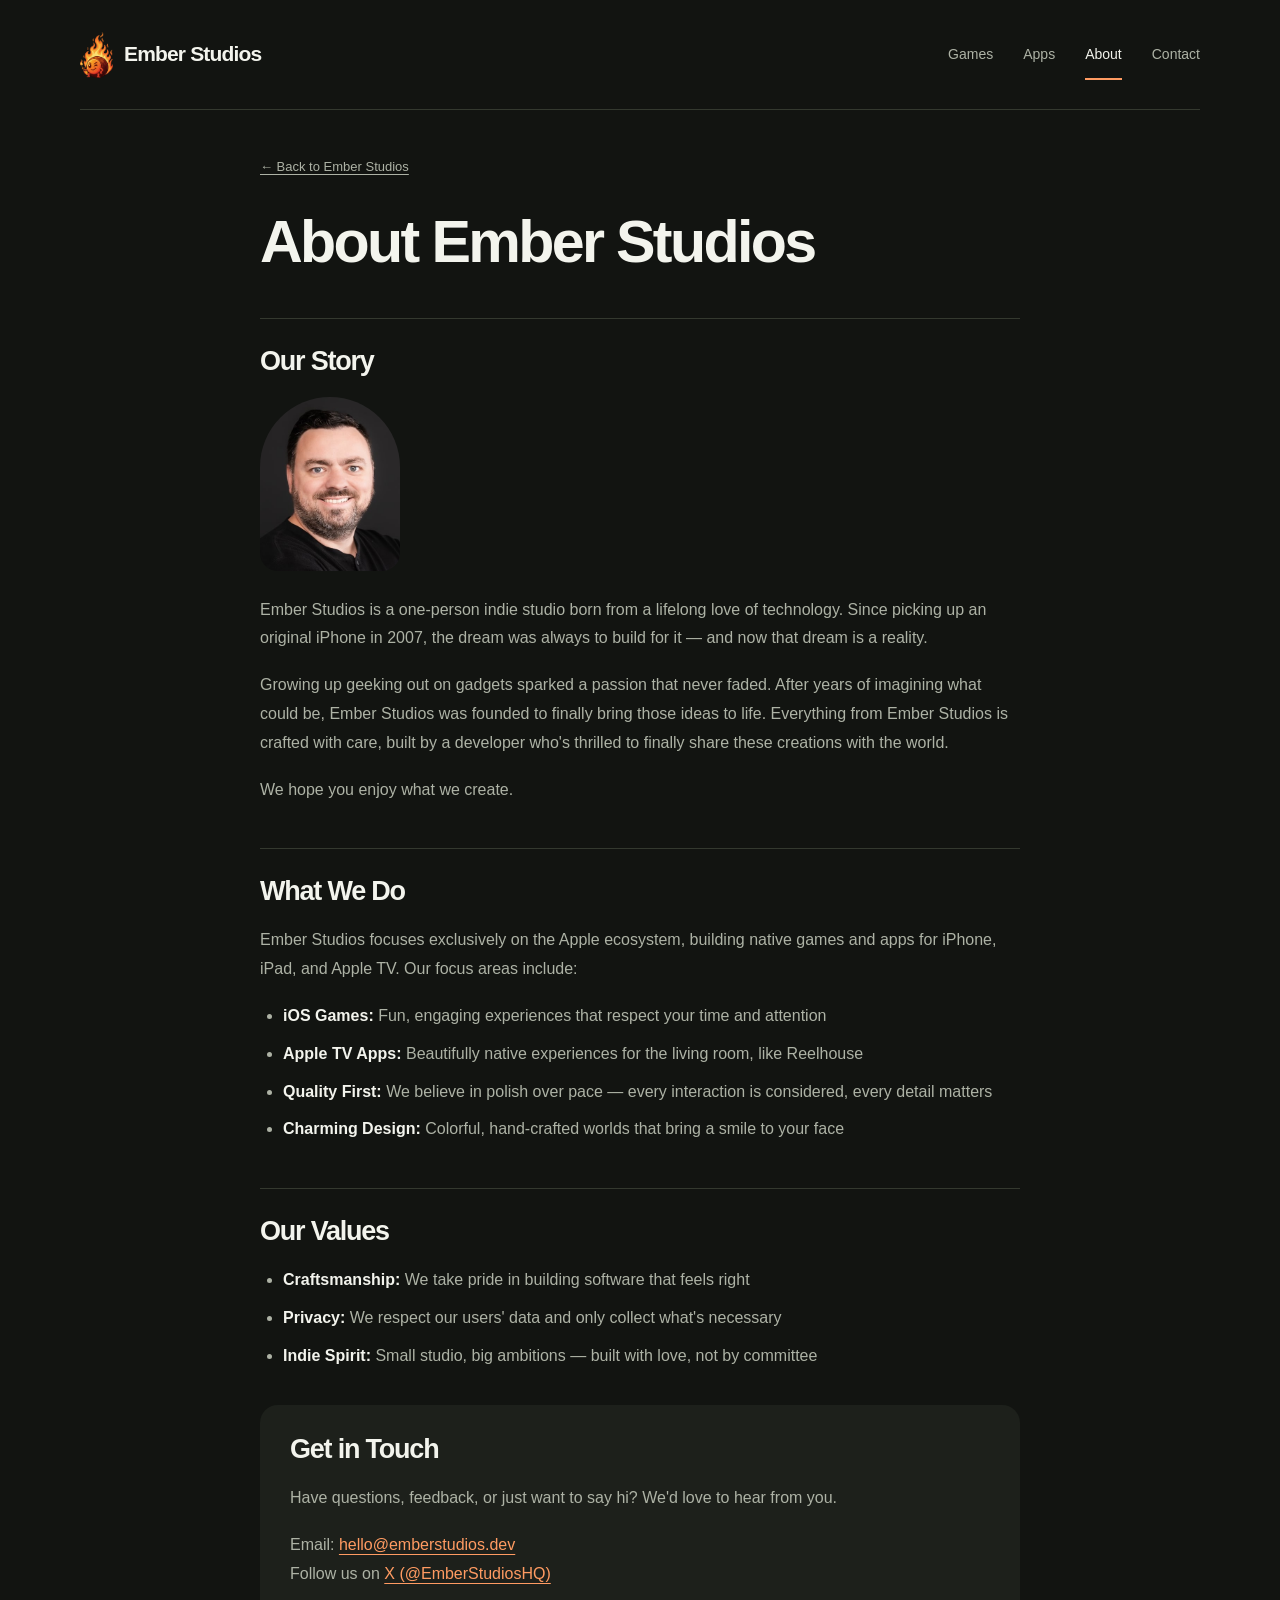
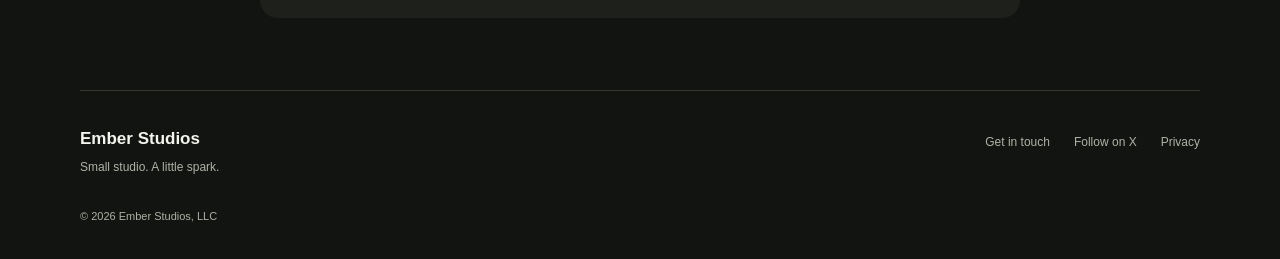
==== commit 2cd569fb: "Rename Airdate to Reelhouse on the home and About pages Co-Authored-By: Claude Opus 5.5 <noreply@ant" ====
--- a/about.html
+++ b/about.html
@@ -9,7 +9,7 @@
   <link rel="icon" type="image/png" sizes="32x32" href="favicon-32x32.png">
   <link rel="icon" type="image/png" sizes="16x16" href="favicon-16x16.png">
   <link rel="icon" href="favicon.ico">
-  <link rel="stylesheet" href="style.css?v=20260906">
+  <link rel="stylesheet" href="style.css?v=20260923">
 </head>
 <body>
   <a class="skip-link" href="#main">Skip to content</a>
@@ -41,7 +41,7 @@
       <p>Ember Studios focuses exclusively on the Apple ecosystem, building native games and apps for iPhone, iPad, and Apple TV. Our focus areas include:</p>
       <ul>
         <li><strong>iOS Games:</strong> Fun, engaging experiences that respect your time and attention</li>
-        <li><strong>Apple TV Apps:</strong> Beautifully native experiences for the living room, like Airdate</li>
+        <li><strong>Apple TV Apps:</strong> Beautifully native experiences for the living room, like Reelhouse</li>
         <li><strong>Quality First:</strong> We believe in polish over pace — every interaction is considered, every detail matters</li>
         <li><strong>Charming Design:</strong> Colorful, hand-crafted worlds that bring a smile to your face</li>
       </ul>
--- a/style.css
+++ b/style.css
@@ -106,6 +106,36 @@
 .screenshots img { width: 100%; border-radius: 14px; border: 1px solid var(--line); }
 .screenshots-meowers { max-width: 780px; margin-inline: auto; gap: 40px; }
 .screenshots figcaption { font-size: 13px; color: var(--muted); margin-top: 13px; }
+.app-icon { display: block; width: 104px; height: auto; aspect-ratio: 5 / 3; object-fit: cover; border-radius: 12px; margin-bottom: 22px; box-shadow: 0 14px 26px -12px #000a, 0 0 0 1px #ffffff14; }
+.product-detail .app-icon { width: 128px; border-radius: 14px; }
+.eyebrow { font-size: 13px; font-weight: 550; color: var(--ember); display: flex; gap: 12px; align-items: center; margin-bottom: 16px; }
+.levelling, .cast-feature { display: grid; align-items: center; gap: 60px; border-radius: 24px; padding: 56px; margin-top: 24px; }
+.levelling { grid-template-columns: 1fr 1fr; background: linear-gradient(135deg, #2b2016, #1d201b 70%); border: 1px solid #4a3a2b; }
+.levelling h2, .cast-feature h2 { font-size: 40px; letter-spacing: -.035em; line-height: 1.1; margin-bottom: 18px; }
+.levelling-copy > p, .cast-copy > p { color: var(--muted); font-size: 16px; line-height: 1.7; max-width: 440px; }
+.levelling ul { list-style: none; padding: 0; margin: 22px 0; display: grid; gap: 12px; max-width: 440px; }
+.levelling li { color: var(--text); font-size: 15px; line-height: 1.55; padding-left: 26px; position: relative; }
+.levelling li::before { content: ""; position: absolute; left: 0; top: .6em; width: 12px; height: 2px; border-radius: 2px; background: var(--ember); }
+.levelling .levelling-note { font-size: 13px; }
+.levelling .status { color: var(--text); border-color: #7a6450; }
+.levelling-chart { margin: 0; min-width: 0; }
+.levelling-chart svg { width: 100%; height: auto; display: block; }
+.levelling-chart rect { fill: var(--ember); }
+.levelling-chart rect.trim { fill: none; stroke: #ff9b6280; stroke-width: 1.5; stroke-dasharray: 4 4; }
+.levelling-chart .target { stroke: #f3f4ed55; stroke-width: 1; stroke-dasharray: 2 5; }
+.levelling-chart text { fill: var(--muted); font-size: 13px; font-family: inherit; }
+.levelling-chart figcaption { display: flex; align-items: center; gap: 8px; flex-wrap: wrap; font-size: 12px; color: var(--muted); margin-top: 16px; }
+.key { display: inline-block; width: 12px; height: 12px; border-radius: 3px; }
+.key-trim { border: 1.5px dashed #ff9b62aa; }
+.key-level { background: var(--ember); margin-left: 12px; }
+.cast-feature { grid-template-columns: .8fr 1.2fr; background: #242c38; color: #f4f5f9; }
+.cast-feature .eyebrow { color: #c6d7a0; }
+.cast-feature .cast-copy > p { color: #c0cbdd; }
+.cast-shots { display: grid; gap: 18px; min-width: 0; }
+.cast-shots figure { margin: 0; min-width: 0; }
+.cast-shots a { display: block; border-radius: 12px; }
+.cast-shots img { width: 100%; border-radius: 12px; border: 1px solid #546177; box-shadow: 0 24px 40px -22px #000c; }
+.cast-shots figcaption { font-size: 13px; color: #c0cbdd; margin-top: 10px; }
 .fine-print { max-width: 750px; color: var(--muted); font-size: 12px; margin-bottom: 45px; }
 /* Studio, contact, and legal pages */
 main:has(> .page) { width: min(760px, calc(100% - 80px)); margin-inline: auto; padding: 42px 0 72px; }
@@ -133,6 +163,8 @@
   .phone { flex-basis: 155px; border-radius: 22px; }
   .phone img { border-radius: 16px; }
   .product-features { gap: 45px; }
+  .levelling, .cast-feature { padding: 40px; gap: 40px; }
+  .levelling h2, .cast-feature h2 { font-size: 34px; }
 }
 @media (max-width: 760px) {
   .site-header, .home-main, .product-page, .site-footer { width: calc(100% - 40px); }
@@ -158,6 +190,7 @@
   .founder h2 { font-size: 30px; }
   .product-features { grid-template-columns: 1fr; gap: 35px; margin-block: 60px; }
   .product-features > div p { max-width: 100%; }
+  .levelling, .cast-feature { grid-template-columns: 1fr; padding: 36px; }
   .screenshots { gap: 18px; }
   .screenshots-airdate { grid-template-columns: 1fr; }
   .screenshots-meowers { gap: 15px; }
@@ -192,6 +225,9 @@
   .screenshots-meowers { grid-template-columns: 1fr; max-width: 260px; gap: 30px; }
   .screenshots figcaption { text-align: center; }
   .contact { padding: 24px; }
+  .levelling, .cast-feature { padding: 28px 24px; border-radius: 19px; gap: 30px; }
+  .levelling h2, .cast-feature h2 { font-size: 30px; }
+  .app-icon, .product-detail .app-icon { width: 92px; border-radius: 10px; }
 }
 @media (prefers-reduced-motion: reduce) {
   html { scroll-behavior: auto; }
